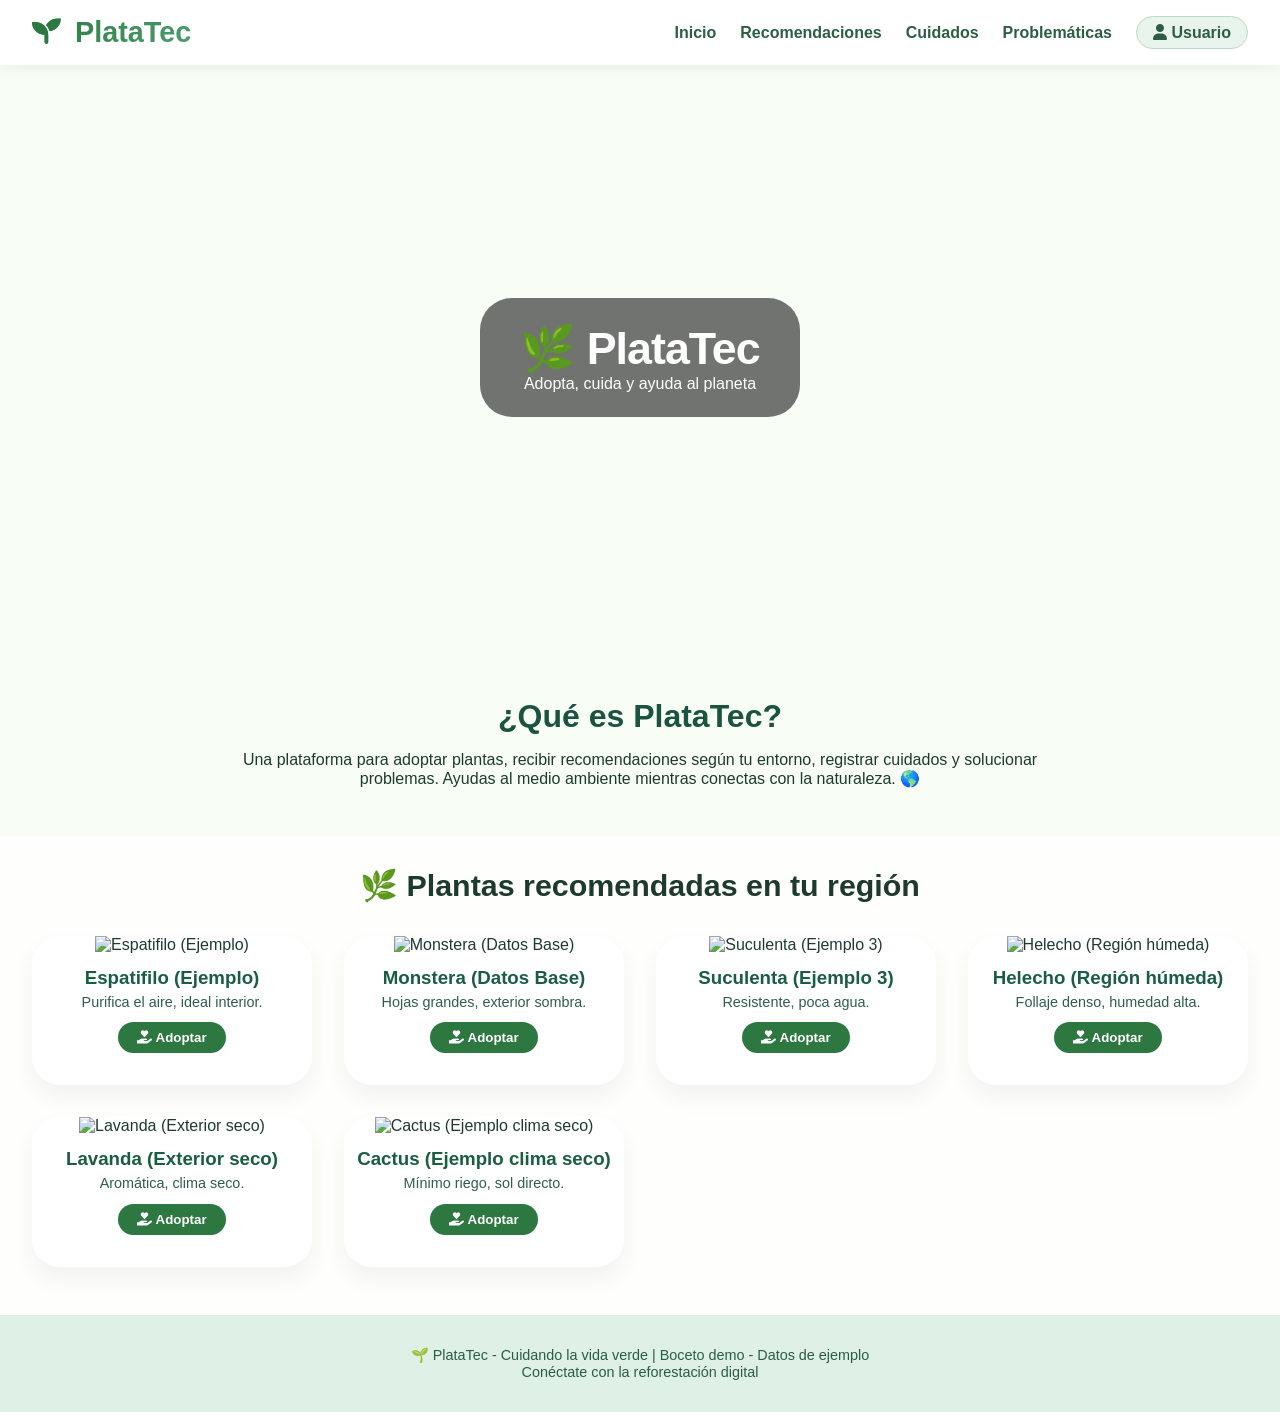
==== index.html @ f68d7072 "first commit" ====
<!DOCTYPE html>
<html lang="es">
<head>
    <meta charset="UTF-8">
    <meta name="viewport" content="width=device-width, initial-scale=1.0">
    <title>PlatanTec | Inicio</title>
    <link rel="stylesheet" href="index.css">
    <link rel="stylesheet" href="https://cdnjs.cloudflare.com/ajax/libs/font-awesome/6.0.0-beta3/css/all.min.css">
</head>
<body>
    <nav class="navbar">
        <div class="logo"><i class="fas fa-seedling"></i> PlataTec</div>
        <div class="nav-links">
            <a href="index.html">Inicio</a>
            <a href="recomendaciones.html">Recomendaciones</a>
            <a href="cuidados.html">Cuidados</a>
            <a href="problematicas.html">Problemáticas</a>
            <a href="#" class="btn-user"><i class="fas fa-user"></i> Usuario</a>
        </div>
    </nav>

    <section class="hero">
        <div class="carousel" id="carousel">
            <div class="carousel-slide active" style="background-image: url('https://images.unsplash.com/photo-1470058869958-2a77ade41c02?w=1200&h=500&fit=crop');">
                <div class="carousel-text"><h1>🌿 PlataTec</h1><p>Adopta, cuida y ayuda al planeta</p></div>
            </div>
            <div class="carousel-slide" style="background-image: url('https://images.unsplash.com/photo-1466692476868-aef1dfb1e735?w=1200&h=500&fit=crop');">
                <div class="carousel-text"><h1>🌱 Conecta con la naturaleza</h1><p>Reforesta desde casa</p></div>
            </div>
            <div class="carousel-slide" style="background-image: url('https://images.unsplash.com/photo-1501004318641-b39e6451bec6?w=1200&h=500&fit=crop');">
                <div class="carousel-text"><h1>🍃 Tu huella verde</h1><p>Seguimiento inteligente</p></div>
            </div>
        </div>
    </section>

    <div class="description">
        <h2>¿Qué es PlataTec?</h2>
        <p>Una plataforma para adoptar plantas, recibir recomendaciones según tu entorno, registrar cuidados y solucionar problemas. Ayudas al medio ambiente mientras conectas con la naturaleza. 🌎</p>
    </div>

    <section class="featured">
        <h2>🌿 Plantas recomendadas en tu región</h2>
        <div class="cards-grid" id="plantasGrid"></div>
    </section>

    <footer>
        <p>🌱 PlataTec - Cuidando la vida verde | Boceto demo - Datos de ejemplo</p>
        <p>Conéctate con la reforestación digital</p>
    </footer>

    <script src="index.js"></script>
    <!-- Nota: el JS va aparte; pero para simplificar lo incluyo aquí mismo, aunque lo ideal sería archivo separado. Lo dejaré inline para que sea un solo archivo funcional, pero como pediste CSS separado, el JS puede ir interno sin problema. Si quieres también JS externo dímelo. -->
    <script>
        const plantasMock = [
            { nombre: "Espatifilo (Ejemplo)", img: "https://images.unsplash.com/photo-1592150621744-aca64f48394a?w=300&h=200&fit=crop", desc: "Purifica el aire, ideal interior." },
            { nombre: "Monstera (Datos Base)", img: "https://images.unsplash.com/photo-1614594978485-ca3fc7f1d5a2?w=300&h=200&fit=crop", desc: "Hojas grandes, exterior sombra." },
            { nombre: "Suculenta (Ejemplo 3)", img: "https://images.unsplash.com/photo-1459156212016-c812468e2115?w=300&h=200&fit=crop", desc: "Resistente, poca agua." },
            { nombre: "Helecho (Región húmeda)", img: "https://images.unsplash.com/photo-1594793472639-1c5f9eb12b9c?w=300&h=200&fit=crop", desc: "Follaje denso, humedad alta." },
            { nombre: "Lavanda (Exterior seco)", img: "https://images.unsplash.com/photo-1519171750-3e3c1b4324d2?w=300&h=200&fit=crop", desc: "Aromática, clima seco." },
            { nombre: "Cactus (Ejemplo clima seco)", img: "https://images.unsplash.com/photo-1480094750812-3cc6a3d97c2e?w=300&h=200&fit=crop", desc: "Mínimo riego, sol directo." }
        ];
        function cargarCards() {
            const grid = document.getElementById('plantasGrid');
            if(!grid) return;
            grid.innerHTML = '';
            plantasMock.forEach(p => {
                const card = document.createElement('div');
                card.className = 'card';
                card.innerHTML = `
                    <img src="${p.img}" alt="${p.nombre}">
                    <h3>${p.nombre}</h3>
                    <p>${p.desc}</p>
                    <button class="btn-adoptar" data-nombre="${p.nombre}"><i class="fas fa-hand-holding-heart"></i> Adoptar</button>
                `;
                grid.appendChild(card);
            });
            document.querySelectorAll('.btn-adoptar').forEach(btn => {
                btn.addEventListener('click', (e) => {
                    const nombre = btn.getAttribute('data-nombre');
                    const planta = plantasMock.find(p => p.nombre === nombre);
                    if(planta) adoptarPlanta(planta);
                });
            });
        }
        function adoptarPlanta(planta) {
            let adoptadas = JSON.parse(localStorage.getItem('plantasAdoptadas')) || [];
            if(!adoptadas.some(p => p.nombre === planta.nombre)) {
                adoptadas.push({ ...planta, cuidadosEjemplo: { riego: "2 veces por semana", luz: "Indirecta", mantenimiento: "Podar hojas secas" }, id: Date.now() });
                localStorage.setItem('plantasAdoptadas', JSON.stringify(adoptadas));
                alert(`✅ ¡${planta.nombre} adoptada! Ve a "Cuidados" para verla.`);
            } else {
                alert(`Ya tienes ${planta.nombre} en tu lista.`);
            }
        }
        let indexSlide = 0;
        const slides = document.querySelectorAll('.carousel-slide');
        function nextSlide() {
            if(slides.length) {
                slides[indexSlide].classList.remove('active');
                indexSlide = (indexSlide + 1) % slides.length;
                slides[indexSlide].classList.add('active');
            }
        }
        if(slides.length) setInterval(nextSlide, 4000);
        cargarCards();
    </script>
</body>
</html>
---- index.css ----
* {
    margin: 0;
    padding: 0;
    box-sizing: border-box;
    font-family: 'Segoe UI', Roboto, 'Helvetica Neue', sans-serif;
}
body {
    background: #f8fef5;
    color: #1e3a2f;
}
/* Navbar fijo */
.navbar {
    position: sticky;
    top: 0;
    background: rgba(255, 255, 255, 0.96);
    backdrop-filter: blur(12px);
    box-shadow: 0 2px 12px rgba(0, 32, 0, 0.08);
    display: flex;
    justify-content: space-between;
    align-items: center;
    padding: 1rem 2rem;
    z-index: 1000;
    flex-wrap: wrap;
}
.logo {
    font-size: 1.8rem;
    font-weight: 800;
    background: linear-gradient(135deg, #2b7840, #4c9f6e);
    -webkit-background-clip: text;
    background-clip: text;
    color: transparent;
}
.logo i {
    color: #2b7840;
    margin-right: 6px;
    background: none;
    -webkit-background-clip: unset;
    color: #2b7840;
}
.nav-links {
    display: flex;
    gap: 1.5rem;
    align-items: center;
    flex-wrap: wrap;
}
.nav-links a {
    text-decoration: none;
    font-weight: 600;
    color: #2c5e44;
    transition: 0.2s;
}
.nav-links a:hover {
    color: #1c8b4e;
    transform: translateY(-2px);
}
.btn-user {
    background: #e9f5ec;
    padding: 0.4rem 1rem;
    border-radius: 40px;
    border: 1px solid #bdd8c4;
}
/* Carrusel */
.hero {
    margin-top: 0;
}
.carousel {
    position: relative;
    height: 65vh;
    min-height: 320px;
    overflow: hidden;
}
.carousel-slide {
    position: absolute;
    width: 100%;
    height: 100%;
    background-size: cover;
    background-position: center;
    opacity: 0;
    transition: opacity 1s ease;
    display: flex;
    align-items: center;
    justify-content: center;
}
.carousel-slide.active {
    opacity: 1;
}
.carousel-text {
    background: rgba(0, 0, 0, 0.55);
    backdrop-filter: blur(6px);
    padding: 1.5rem 2.5rem;
    border-radius: 32px;
    text-align: center;
    color: white;
}
.carousel-text h1 {
    font-size: 2.8rem;
    letter-spacing: -1px;
}
/* Descripción */
.description {
    max-width: 900px;
    margin: 3rem auto;
    text-align: center;
    padding: 0 1.5rem;
}
.description h2 {
    font-size: 2rem;
    margin-bottom: 1rem;
    color: #1a5340;
}
/* Grid plantas destacadas */
.featured {
    padding: 2rem 2rem 3rem;
    background: #ffffffd9;
}
.featured h2 {
    text-align: center;
    font-size: 1.9rem;
    margin-bottom: 2rem;
}
.cards-grid {
    display: grid;
    grid-template-columns: repeat(auto-fit, minmax(240px, 1fr));
    gap: 2rem;
    max-width: 1300px;
    margin: 0 auto;
}
.card {
    background: white;
    border-radius: 28px;
    overflow: hidden;
    box-shadow: 0 12px 24px rgba(0, 0, 0, 0.05);
    transition: 0.25s;
    text-align: center;
    padding-bottom: 1rem;
}
.card:hover {
    transform: translateY(-6px);
    box-shadow: 0 20px 28px rgba(0, 0, 0, 0.1);
}
.card img {
    width: 100%;
    height: 180px;
    object-fit: cover;
}
.card h3 {
    margin: 0.8rem 0 0.3rem;
    color: #1a5e41;
}
.card p {
    padding: 0 1rem 0.8rem;
    font-size: 0.9rem;
    color: #2f5e49;
}
.btn-adoptar {
    background: #2c7840;
    color: white;
    border: none;
    padding: 0.5rem 1.2rem;
    border-radius: 40px;
    font-weight: bold;
    cursor: pointer;
    margin-bottom: 1rem;
}
footer {
    background: #dff0e6;
    text-align: center;
    padding: 2rem;
    font-size: 0.9rem;
    color: #2b5d44;
}
@media (max-width: 700px) {
    .navbar { flex-direction: column; gap: 0.7rem; }
    .carousel-text h1 { font-size: 1.8rem; }
}
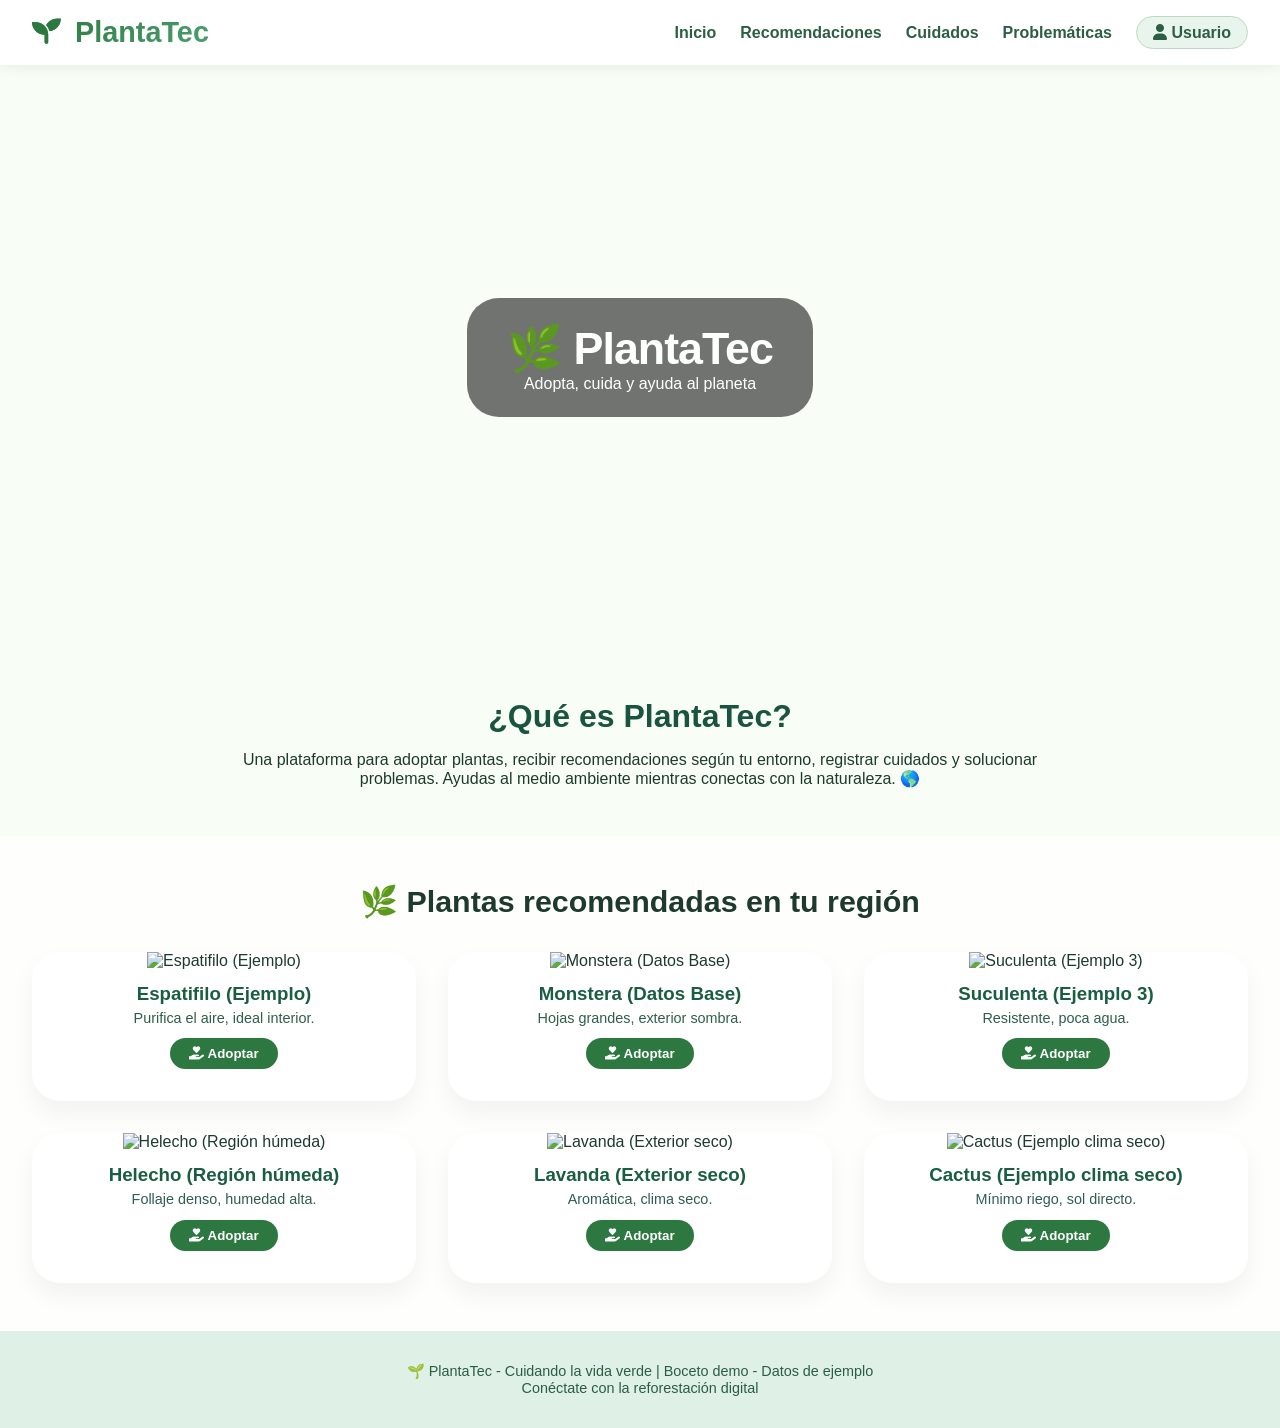
==== commit bbaeeab6: "080525 Cambio de imagenes" ====
--- a/index.html
+++ b/index.html
@@ -3,13 +3,13 @@
 <head>
     <meta charset="UTF-8">
     <meta name="viewport" content="width=device-width, initial-scale=1.0">
-    <title>PlatanTec | Inicio</title>
+    <title>PlantaTec | Inicio</title>
     <link rel="stylesheet" href="index.css">
     <link rel="stylesheet" href="https://cdnjs.cloudflare.com/ajax/libs/font-awesome/6.0.0-beta3/css/all.min.css">
 </head>
 <body>
     <nav class="navbar">
-        <div class="logo"><i class="fas fa-seedling"></i> PlataTec</div>
+        <div class="logo"><i class="fas fa-seedling"></i> PlantaTec</div>
         <div class="nav-links">
             <a href="index.html">Inicio</a>
             <a href="recomendaciones.html">Recomendaciones</a>
@@ -22,7 +22,7 @@
     <section class="hero">
         <div class="carousel" id="carousel">
             <div class="carousel-slide active" style="background-image: url('https://images.unsplash.com/photo-1470058869958-2a77ade41c02?w=1200&h=500&fit=crop');">
-                <div class="carousel-text"><h1>🌿 PlataTec</h1><p>Adopta, cuida y ayuda al planeta</p></div>
+                <div class="carousel-text"><h1>🌿 PlantaTec</h1><p>Adopta, cuida y ayuda al planeta</p></div>
             </div>
             <div class="carousel-slide" style="background-image: url('https://images.unsplash.com/photo-1466692476868-aef1dfb1e735?w=1200&h=500&fit=crop');">
                 <div class="carousel-text"><h1>🌱 Conecta con la naturaleza</h1><p>Reforesta desde casa</p></div>
@@ -34,7 +34,7 @@
     </section>
 
     <div class="description">
-        <h2>¿Qué es PlataTec?</h2>
+        <h2>¿Qué es PlantaTec?</h2>
         <p>Una plataforma para adoptar plantas, recibir recomendaciones según tu entorno, registrar cuidados y solucionar problemas. Ayudas al medio ambiente mientras conectas con la naturaleza. 🌎</p>
     </div>
 
@@ -44,7 +44,7 @@
     </section>
 
     <footer>
-        <p>🌱 PlataTec - Cuidando la vida verde | Boceto demo - Datos de ejemplo</p>
+        <p>🌱 PlantaTec - Cuidando la vida verde | Boceto demo - Datos de ejemplo</p>
         <p>Conéctate con la reforestación digital</p>
     </footer>
 
@@ -53,11 +53,11 @@
     <script>
         const plantasMock = [
             { nombre: "Espatifilo (Ejemplo)", img: "https://images.unsplash.com/photo-1592150621744-aca64f48394a?w=300&h=200&fit=crop", desc: "Purifica el aire, ideal interior." },
-            { nombre: "Monstera (Datos Base)", img: "https://images.unsplash.com/photo-1614594978485-ca3fc7f1d5a2?w=300&h=200&fit=crop", desc: "Hojas grandes, exterior sombra." },
+            { nombre: "Monstera (Datos Base)", img: "https://images.unsplash.com/photo-1545165375-1b744b9ed444?w=300&h=200&fit=crop", desc: "Hojas grandes, exterior sombra." },
             { nombre: "Suculenta (Ejemplo 3)", img: "https://images.unsplash.com/photo-1459156212016-c812468e2115?w=300&h=200&fit=crop", desc: "Resistente, poca agua." },
-            { nombre: "Helecho (Región húmeda)", img: "https://images.unsplash.com/photo-1594793472639-1c5f9eb12b9c?w=300&h=200&fit=crop", desc: "Follaje denso, humedad alta." },
-            { nombre: "Lavanda (Exterior seco)", img: "https://images.unsplash.com/photo-1519171750-3e3c1b4324d2?w=300&h=200&fit=crop", desc: "Aromática, clima seco." },
-            { nombre: "Cactus (Ejemplo clima seco)", img: "https://images.unsplash.com/photo-1480094750812-3cc6a3d97c2e?w=300&h=200&fit=crop", desc: "Mínimo riego, sol directo." }
+            { nombre: "Helecho (Región húmeda)", img: "https://images.unsplash.com/photo-1631591446013-145ba8b6647c?w=300&h=200&fit=crop", desc: "Follaje denso, humedad alta." },
+            { nombre: "Lavanda (Exterior seco)", img: "https://images.unsplash.com/photo-1717079201538-bb50af4f0cc3?w=300&h=200&fit=crop", desc: "Aromática, clima seco." },
+            { nombre: "Cactus (Ejemplo clima seco)", img: "https://images.unsplash.com/photo-1509645470620-c9c349934693?w=300&h=200&fit=crop", desc: "Mínimo riego, sol directo." }
         ];
         function cargarCards() {
             const grid = document.getElementById('plantasGrid');
--- a/index.css
+++ b/index.css
@@ -110,7 +110,7 @@
 }
 /* Grid plantas destacadas */
 .featured {
-    padding: 2rem 2rem 3rem;
+    padding: 3rem 2rem 3rem;
     background: #ffffffd9;
 }
 .featured h2 {
@@ -120,7 +120,7 @@
 }
 .cards-grid {
     display: grid;
-    grid-template-columns: repeat(auto-fit, minmax(240px, 1fr));
+    grid-template-columns: repeat(3, minmax(240px, 1fr));
     gap: 2rem;
     max-width: 1300px;
     margin: 0 auto;
